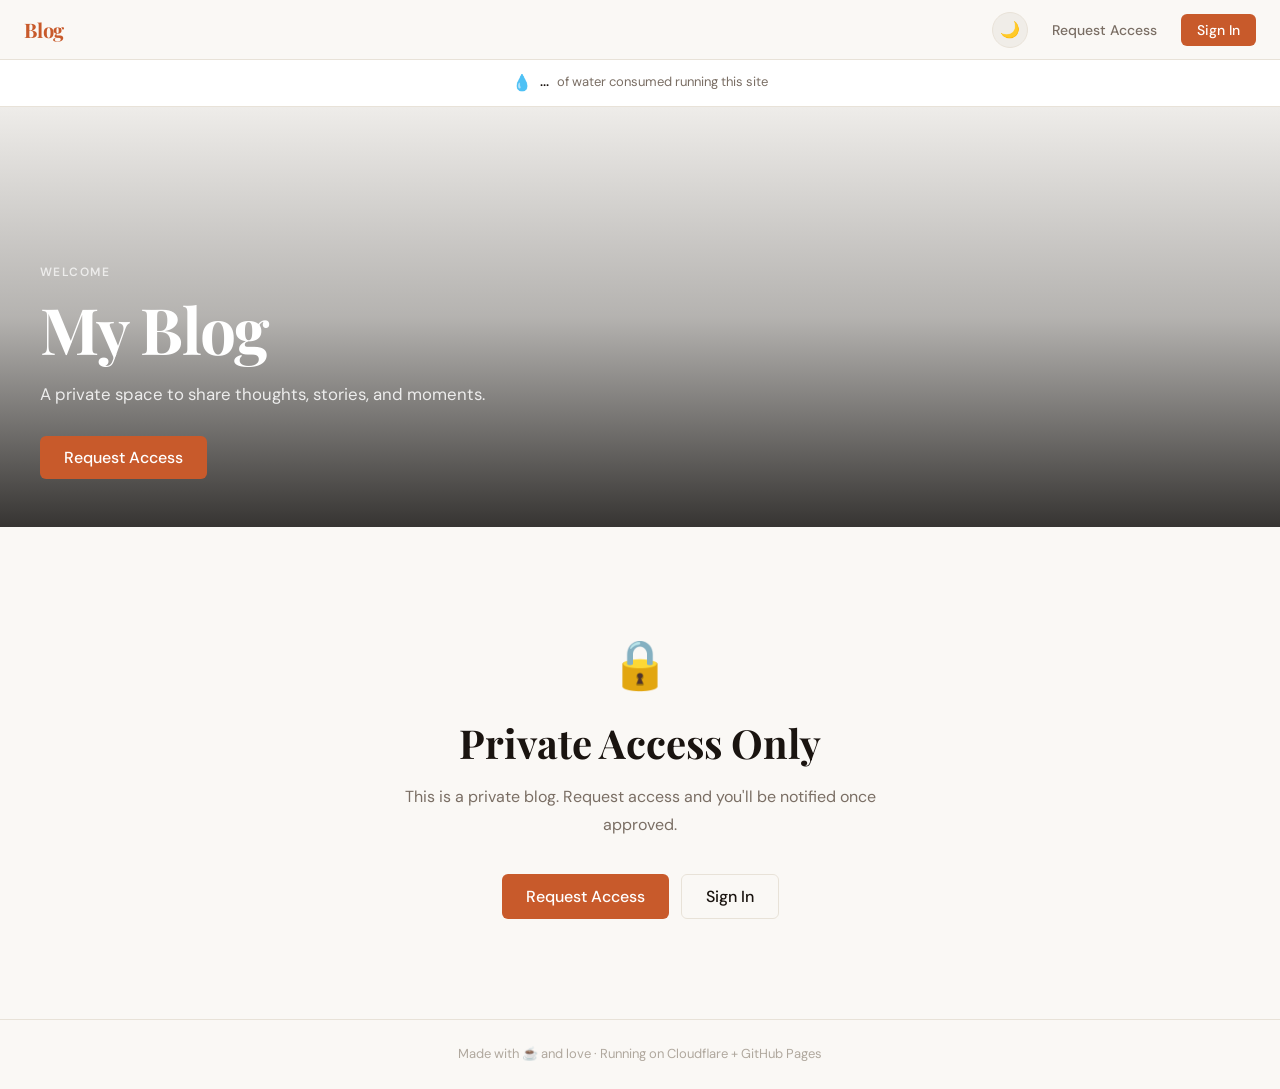
==== index.html @ 6899c45b "initial commit" ====
<!DOCTYPE html>
<html lang="en">
<head>
  <meta charset="UTF-8">
  <meta name="viewport" content="width=device-width, initial-scale=1.0">
  <title>Blog</title>
  <link rel="stylesheet" href="css/style.css">
  <link rel="preconnect" href="https://fonts.googleapis.com">
  <link rel="preconnect" href="https://fonts.gstatic.com" crossorigin>
</head>
<body>

<!-- ── Header ──────────────────────────────────────────────── -->
<header class="site-header">
  <div class="site-header-left">
    <a href="/" class="site-logo" id="site-logo"><span>Blog</span></a>
  </div>
  <div class="site-header-right">
    <button class="theme-toggle" id="theme-toggle" aria-label="Toggle theme">🌙</button>
    <button class="btn btn-ghost" id="request-btn">Request Access</button>
    <button class="btn btn-primary" id="login-btn">Sign In</button>
    <div class="user-menu-wrap hidden" id="user-menu-wrap">
      <button class="user-avatar" id="user-avatar" aria-label="User menu">?</button>
      <div class="user-dropdown hidden" id="user-dropdown">
        <button id="change-pw-btn" onclick="openChangePwModal(false);document.getElementById('user-dropdown').classList.add('hidden')">🔑 Change Password</button>
        <div class="divider"></div>
        <a href="admin.html" id="admin-link" class="hidden">⚙️ Admin Panel</a>
        <div class="divider"></div>
        <button id="logout-btn">↩️ Sign Out</button>
      </div>
    </div>
  </div>
</header>

<!-- ── Water Counter ────────────────────────────────────────── -->
<div class="water-counter">
  <span class="drop">💧</span>
  <span id="water-amount" class="water-amount">...</span>
  <span>of water consumed running this site</span>
</div>

<!-- ── Hero ────────────────────────────────────────────────── -->
<section class="hero" id="hero">
  <div class="hero-overlay"></div>
  <div class="hero-content">
    <div class="hero-eyebrow">Welcome</div>
    <h1 class="hero-title" id="hero-title">My Blog</h1>
    <p class="hero-sub" id="hero-sub">A private space to share thoughts, stories, and moments.</p>
    <div class="hero-actions" id="hero-actions">
      <button class="btn btn-primary btn-lg" onclick="openRequestModal()" id="hero-request-btn">Request Access</button>
    </div>
  </div>
</section>

<!-- ── Feed ────────────────────────────────────────────────── -->
<main id="feed-container">
  <div style="padding:60px 24px;text-align:center;color:var(--text-muted)">Loading...</div>
</main>

<!-- ── Donate Bar ───────────────────────────────────────────── -->
<div class="donate-bar hidden" id="donate-bar">
  <span class="donate-msg">Feed my dog 🐕</span>
  <a class="donate-btn" href="#" target="_blank" rel="noopener">
    💸 Send Venmo
  </a>
</div>

<!-- ── Site Footer ──────────────────────────────────────────── -->
<footer class="site-footer">
  <span>Made with ☕ and love · Running on Cloudflare + GitHub Pages</span>
</footer>

<!-- ── Post Overlay ─────────────────────────────────────────── -->
<div id="post-overlay" class="hidden" style="position:fixed;inset:0;z-index:150;overflow-y:auto;background:var(--bg)"></div>

<!-- ── Modal Backdrop ───────────────────────────────────────── -->
<div id="modal-backdrop" class="modal-backdrop hidden"></div>

<!-- ── Scripts ──────────────────────────────────────────────── -->
<script src="js/config.js"></script>
<script src="js/api.js"></script>
<script src="js/app.js"></script>
</body>
</html>
---- css/style.css ----
/* ── Fonts ─────────────────────────────────────────────────── */
@import url('https://fonts.googleapis.com/css2?family=Playfair+Display:ital,wght@0,400;0,600;0,700;1,400;1,600&family=DM+Sans:wght@300;400;500;600&display=swap');

/* ── CSS Variables ───────────────────────────────────────────── */
:root {
  --bg:           #FAF8F5;
  --bg-alt:       #F4F1EC;
  --surface:      #FFFFFF;
  --surface-2:    #F0EDE8;
  --text:         #1A1410;
  --text-muted:   #7A6E64;
  --text-faint:   #B0A89E;
  --border:       #E8E2D8;
  --accent:       #C85A2B;
  --accent-dark:  #A84820;
  --accent-light: #F4E4DA;
  --shadow-sm:    0 1px 3px rgba(26,20,16,.07), 0 1px 2px rgba(26,20,16,.05);
  --shadow:       0 4px 16px rgba(26,20,16,.09), 0 1px 4px rgba(26,20,16,.06);
  --shadow-lg:    0 12px 40px rgba(26,20,16,.13);
  --radius:       10px;
  --radius-sm:    6px;
  --radius-lg:    16px;
  --font-ui:      'DM Sans', sans-serif;
  --font-display: 'Playfair Display', Georgia, serif;
  --font-body:    'Times New Roman', Georgia, serif;
  --transition:   0.2s ease;
}

[data-theme="dark"] {
  --bg:           #141210;
  --bg-alt:       #1A1816;
  --surface:      #1E1C19;
  --surface-2:    #252320;
  --text:         #F0EDE8;
  --text-muted:   #8A8278;
  --text-faint:   #5A5450;
  --border:       #2D2B27;
  --accent:       #E06B38;
  --accent-dark:  #F07A46;
  --accent-light: #2D1E14;
  --shadow-sm:    0 1px 3px rgba(0,0,0,.3);
  --shadow:       0 4px 16px rgba(0,0,0,.4);
  --shadow-lg:    0 12px 40px rgba(0,0,0,.5);
}

/* ── Reset ───────────────────────────────────────────────────── */
*, *::before, *::after { box-sizing: border-box; margin: 0; padding: 0; }
html { scroll-behavior: smooth; }
body {
  font-family: var(--font-ui);
  background: var(--bg);
  color: var(--text);
  line-height: 1.6;
  transition: background var(--transition), color var(--transition);
  min-height: 100vh;
}
a { color: var(--accent); text-decoration: none; }
a:hover { color: var(--accent-dark); }
img { max-width: 100%; display: block; }
button { cursor: pointer; font-family: var(--font-ui); }
input, textarea, select { font-family: var(--font-ui); }

/* ── Scrollbar ───────────────────────────────────────────────── */
::-webkit-scrollbar { width: 6px; }
::-webkit-scrollbar-track { background: transparent; }
::-webkit-scrollbar-thumb { background: var(--border); border-radius: 3px; }
::-webkit-scrollbar-thumb:hover { background: var(--text-faint); }

/* ── Utility Classes ─────────────────────────────────────────── */
.hidden { display: none !important; }
.sr-only { position: absolute; width: 1px; height: 1px; overflow: hidden; clip: rect(0,0,0,0); }

/* ── Header ──────────────────────────────────────────────────── */
.site-header {
  position: sticky;
  top: 0;
  z-index: 100;
  background: rgba(250,248,245,.92);
  backdrop-filter: blur(12px);
  -webkit-backdrop-filter: blur(12px);
  border-bottom: 1px solid var(--border);
  padding: 0 24px;
  height: 60px;
  display: flex;
  align-items: center;
  justify-content: space-between;
  gap: 16px;
  transition: background var(--transition);
}
[data-theme="dark"] .site-header {
  background: rgba(20,18,16,.92);
}
.site-header-left { display: flex; align-items: center; gap: 20px; }
.site-logo {
  font-family: var(--font-display);
  font-size: 1.25rem;
  font-weight: 700;
  color: var(--text);
  letter-spacing: -0.01em;
  white-space: nowrap;
}
.site-logo span { color: var(--accent); }
.site-header-right { display: flex; align-items: center; gap: 8px; }

/* ── Header Buttons ──────────────────────────────────────────── */
.btn {
  display: inline-flex; align-items: center; gap: 6px;
  padding: 7px 16px; border-radius: var(--radius-sm);
  font-size: 0.875rem; font-weight: 500;
  border: none; outline: none;
  transition: all var(--transition);
  white-space: nowrap;
}
.btn-ghost {
  background: transparent; color: var(--text-muted);
}
.btn-ghost:hover { background: var(--surface-2); color: var(--text); }
.btn-primary {
  background: var(--accent); color: white;
}
.btn-primary:hover { background: var(--accent-dark); transform: translateY(-1px); }
.btn-outline {
  background: transparent; color: var(--text);
  border: 1.5px solid var(--border);
}
.btn-outline:hover { border-color: var(--accent); color: var(--accent); background: var(--accent-light); }
.btn-danger {
  background: #dc2626; color: white;
}
.btn-danger:hover { background: #b91c1c; }
.btn-sm { padding: 5px 12px; font-size: 0.8125rem; }
.btn-lg { padding: 11px 24px; font-size: 1rem; }

/* ── Theme Toggle ────────────────────────────────────────────── */
.theme-toggle {
  width: 36px; height: 36px;
  border-radius: 50%;
  background: var(--surface-2);
  border: 1.5px solid var(--border);
  color: var(--text-muted);
  display: flex; align-items: center; justify-content: center;
  font-size: 1rem; transition: all var(--transition);
}
.theme-toggle:hover { background: var(--surface); color: var(--text); border-color: var(--accent); }

/* ── User Menu ───────────────────────────────────────────────── */
.user-menu-wrap { position: relative; }
.user-avatar {
  width: 34px; height: 34px; border-radius: 50%;
  background: var(--accent-light); color: var(--accent);
  font-weight: 600; font-size: 0.875rem;
  border: none; display: flex; align-items: center; justify-content: center;
  border: 1.5px solid var(--accent);
}
.user-avatar:hover { background: var(--accent); color: white; }
.user-dropdown {
  position: absolute; right: 0; top: calc(100% + 8px);
  background: var(--surface); border: 1px solid var(--border);
  border-radius: var(--radius); box-shadow: var(--shadow-lg);
  min-width: 180px; padding: 6px;
  animation: dropIn .15s ease;
}
.user-dropdown a, .user-dropdown button {
  display: flex; align-items: center; gap: 8px;
  width: 100%; text-align: left;
  padding: 8px 12px; border-radius: var(--radius-sm);
  font-size: 0.875rem; color: var(--text);
  background: none; border: none;
  transition: background var(--transition);
}
.user-dropdown a:hover, .user-dropdown button:hover { background: var(--surface-2); }
.user-dropdown .divider { height: 1px; background: var(--border); margin: 4px 0; }
@keyframes dropIn { from { opacity:0; transform:translateY(-4px); } to { opacity:1; transform:translateY(0); } }

/* ── Hero Banner ─────────────────────────────────────────────── */
.hero {
  position: relative;
  min-height: 420px;
  display: flex; align-items: flex-end;
  overflow: hidden;
}
.hero-img {
  position: absolute; inset: 0;
  width: 100%; height: 100%; object-fit: cover;
  transition: transform 8s ease;
}
.hero:hover .hero-img { transform: scale(1.03); }
.hero-overlay {
  position: absolute; inset: 0;
  background: linear-gradient(to top, rgba(20,18,16,.85) 0%, rgba(20,18,16,.3) 50%, rgba(20,18,16,.05) 100%);
}
.hero-content {
  position: relative; z-index: 1;
  padding: 48px 40px;
  color: white;
  max-width: 720px;
}
.hero-eyebrow {
  font-size: 0.75rem; font-weight: 600; letter-spacing: .12em;
  text-transform: uppercase; opacity: .7; margin-bottom: 12px;
}
.hero-title {
  font-family: var(--font-display);
  font-size: clamp(2.5rem, 5vw, 4rem);
  font-weight: 700; line-height: 1.1; letter-spacing: -0.02em;
  margin-bottom: 16px;
}
.hero-sub {
  font-size: 1.05rem; opacity: .85; max-width: 500px;
  line-height: 1.6; margin-bottom: 28px;
}
.hero-actions { display: flex; gap: 12px; flex-wrap: wrap; }
.hero-no-image { background: var(--bg-alt); }
.hero-no-image .hero-content { color: var(--text); }
.hero-no-image .hero-eyebrow { opacity: .6; }
.hero-no-image .hero-sub { opacity: .8; }

/* ── Water Counter ───────────────────────────────────────────── */
.water-counter {
  background: var(--surface);
  border-bottom: 1px solid var(--border);
  padding: 10px 24px;
  display: flex; align-items: center; justify-content: center; gap: 8px;
  font-size: 0.8125rem; color: var(--text-muted);
}
.water-counter .drop { color: #2196F3; font-size: 1rem; }
.water-amount { font-weight: 600; color: var(--text); font-variant-numeric: tabular-nums; }

/* ── Section Dividers ────────────────────────────────────────── */
.section-header {
  padding: 40px 24px 20px;
  max-width: 1100px; margin: 0 auto;
  display: flex; align-items: flex-end; justify-content: space-between;
  gap: 16px;
}
.section-title {
  font-family: var(--font-display);
  font-size: 1.75rem; font-weight: 700;
  color: var(--text); line-height: 1.2;
}
.section-rule {
  flex: 1; height: 1px; background: var(--border);
  margin-bottom: 8px; min-width: 20px;
}
.section-banner {
  width: 100%; height: 160px; object-fit: cover;
  border-radius: var(--radius);
  margin: 0 auto 32px;
  max-width: 1100px;
  display: block;
}

/* ── Feed Grid ───────────────────────────────────────────────── */
.feed {
  max-width: 1100px; margin: 0 auto;
  padding: 0 24px 80px;
}
.feed-grid {
  display: grid;
  grid-template-columns: repeat(auto-fill, minmax(320px, 1fr));
  gap: 28px;
  margin-bottom: 60px;
}

/* ── Post Card ───────────────────────────────────────────────── */
.post-card {
  background: var(--surface);
  border-radius: var(--radius-lg);
  overflow: hidden;
  box-shadow: var(--shadow-sm);
  border: 1px solid var(--border);
  cursor: pointer;
  transition: transform .2s ease, box-shadow .2s ease;
  display: flex; flex-direction: column;
}
.post-card:hover {
  transform: translateY(-4px);
  box-shadow: var(--shadow-lg);
}
.post-card-img-wrap {
  position: relative; overflow: hidden;
  aspect-ratio: 16/9;
}
.post-card-img {
  width: 100%; height: 100%; object-fit: cover;
  transition: transform .4s ease;
}
.post-card:hover .post-card-img { transform: scale(1.05); }
.post-card-body {
  padding: 20px; flex: 1;
  display: flex; flex-direction: column; gap: 8px;
}
.post-card-date {
  font-size: 0.75rem; color: var(--text-faint);
  text-transform: uppercase; letter-spacing: .08em; font-weight: 500;
}
.post-card-title {
  font-family: var(--font-display);
  font-size: 1.2rem; font-weight: 600; line-height: 1.3;
  color: var(--text);
}
.post-card-excerpt {
  font-size: 0.875rem; color: var(--text-muted);
  line-height: 1.6; flex: 1;
  display: -webkit-box; -webkit-line-clamp: 3; -webkit-box-orient: vertical; overflow: hidden;
}
.post-card-footer {
  padding: 12px 20px;
  border-top: 1px solid var(--border);
  display: flex; align-items: center; justify-content: space-between;
  font-size: 0.8125rem; color: var(--text-faint);
}
.post-card-tag {
  background: var(--accent-light); color: var(--accent);
  padding: 2px 8px; border-radius: 20px; font-size: 0.75rem; font-weight: 500;
}

/* ── Post Page ───────────────────────────────────────────────── */
.post-page { max-width: 720px; margin: 0 auto; padding: 40px 24px 80px; }
.post-hero-img {
  width: 100%; aspect-ratio: 16/9; object-fit: cover;
  border-radius: var(--radius-lg); margin-bottom: 36px;
  box-shadow: var(--shadow);
}
.post-meta {
  display: flex; align-items: center; gap: 16px;
  font-size: 0.8125rem; color: var(--text-muted); margin-bottom: 20px;
  flex-wrap: wrap;
}
.post-meta-tag {
  background: var(--accent-light); color: var(--accent);
  padding: 3px 10px; border-radius: 20px; font-size: 0.75rem; font-weight: 600;
}
.post-title {
  font-family: var(--font-display);
  font-size: clamp(2rem, 4vw, 2.75rem);
  font-weight: 700; line-height: 1.15; letter-spacing: -0.02em;
  color: var(--text); margin-bottom: 36px;
}
.post-content {
  font-family: var(--font-body);
  font-size: 1.125rem; line-height: 1.85; color: var(--text);
}
.post-content h1, .post-content h2, .post-content h3 {
  font-family: var(--font-display); font-weight: 700;
  color: var(--text); margin: 2em 0 .75em; line-height: 1.2;
}
.post-content h1 { font-size: 2rem; }
.post-content h2 { font-size: 1.625rem; }
.post-content h3 { font-size: 1.35rem; }
.post-content p { margin-bottom: 1.5em; }
.post-content ul, .post-content ol { margin: 0 0 1.5em 1.5em; }
.post-content li { margin-bottom: .5em; }
.post-content blockquote {
  border-left: 3px solid var(--accent); padding: 1em 1.5em;
  margin: 2em 0; color: var(--text-muted); font-style: italic;
  background: var(--accent-light); border-radius: 0 var(--radius-sm) var(--radius-sm) 0;
}
.post-content img { border-radius: var(--radius); margin: 2em auto; max-width: 100%; box-shadow: var(--shadow); }
.post-content a { color: var(--accent); text-decoration: underline; }
.post-content strong { font-weight: 700; }
.post-content em { font-style: italic; }
.post-content hr { border: none; border-top: 1px solid var(--border); margin: 2.5em 0; }

/* ── Comments ────────────────────────────────────────────────── */
.comments { margin-top: 60px; padding-top: 40px; border-top: 1px solid var(--border); }
.comments-title {
  font-family: var(--font-display); font-size: 1.5rem; font-weight: 600;
  margin-bottom: 28px;
}
.comment {
  display: flex; gap: 12px; margin-bottom: 24px;
  animation: fadeUp .3s ease;
}
.comment-avatar {
  width: 36px; height: 36px; border-radius: 50%; flex-shrink: 0;
  background: var(--accent-light); color: var(--accent);
  font-weight: 600; font-size: 0.875rem;
  display: flex; align-items: center; justify-content: center;
}
.comment-body { flex: 1; }
.comment-author { font-weight: 600; font-size: 0.9rem; margin-bottom: 4px; }
.comment-text { font-size: 0.9375rem; line-height: 1.6; color: var(--text-muted); }
.comment-date { font-size: 0.75rem; color: var(--text-faint); margin-top: 4px; }
.comment-form { margin-top: 32px; display: flex; flex-direction: column; gap: 12px; }
.comment-input {
  width: 100%; padding: 12px 16px;
  border: 1.5px solid var(--border); border-radius: var(--radius);
  background: var(--surface); color: var(--text);
  font-size: 0.9375rem; resize: vertical; min-height: 80px;
  transition: border-color var(--transition);
}
.comment-input:focus { outline: none; border-color: var(--accent); }

/* ── Modals ──────────────────────────────────────────────────── */
.modal-backdrop {
  position: fixed; inset: 0;
  background: rgba(20,18,16,.6); backdrop-filter: blur(4px);
  z-index: 200; display: flex; align-items: center; justify-content: center; padding: 20px;
  animation: fadeIn .2s ease;
}
.modal {
  background: var(--surface); border-radius: var(--radius-lg);
  box-shadow: var(--shadow-lg); width: 100%; max-width: 460px;
  padding: 36px; position: relative;
  animation: slideUp .2s ease;
  max-height: 90vh; overflow-y: auto;
}
.modal-close {
  position: absolute; top: 16px; right: 16px;
  width: 32px; height: 32px; border-radius: 50%;
  background: var(--surface-2); border: none;
  color: var(--text-muted); font-size: 1.1rem;
  display: flex; align-items: center; justify-content: center;
  transition: all var(--transition);
}
.modal-close:hover { background: var(--border); color: var(--text); }
.modal-title {
  font-family: var(--font-display);
  font-size: 1.625rem; font-weight: 700; margin-bottom: 8px;
}
.modal-sub { color: var(--text-muted); font-size: 0.9rem; margin-bottom: 28px; line-height: 1.5; }
.form-group { display: flex; flex-direction: column; gap: 6px; margin-bottom: 16px; }
.form-label { font-size: 0.875rem; font-weight: 500; color: var(--text-muted); }
.form-input, .form-select, .form-textarea {
  width: 100%; padding: 10px 14px;
  border: 1.5px solid var(--border); border-radius: var(--radius-sm);
  background: var(--bg); color: var(--text); font-size: 0.9375rem;
  transition: border-color var(--transition);
}
.form-input:focus, .form-select:focus, .form-textarea:focus {
  outline: none; border-color: var(--accent);
}
.form-row { display: grid; grid-template-columns: 1fr 1fr; gap: 12px; }
.form-error { color: #dc2626; font-size: 0.8125rem; margin-top: 4px; }
.form-success { color: #16a34a; font-size: 0.8125rem; }

/* ── Toast ───────────────────────────────────────────────────── */
.toast-container {
  position: fixed; bottom: 24px; right: 24px; z-index: 9999;
  display: flex; flex-direction: column; gap: 8px;
}
.toast {
  background: var(--text); color: var(--bg);
  padding: 12px 20px; border-radius: var(--radius);
  font-size: 0.875rem; font-weight: 500;
  box-shadow: var(--shadow-lg);
  animation: slideInRight .25s ease, fadeOut .3s ease 2.7s forwards;
  max-width: 320px;
}
.toast.error { background: #dc2626; color: white; }
.toast.success { background: #16a34a; color: white; }

/* ── Donate Button ───────────────────────────────────────────── */
.donate-bar {
  background: var(--surface);
  border-top: 1px solid var(--border);
  padding: 16px 24px;
  text-align: center;
  display: flex; align-items: center; justify-content: center; gap: 12px;
  flex-wrap: wrap;
}
.donate-msg { font-size: 0.9rem; color: var(--text-muted); }
.donate-btn {
  display: inline-flex; align-items: center; gap: 6px;
  background: #008CFF; color: white;
  padding: 8px 18px; border-radius: var(--radius-sm);
  font-weight: 600; font-size: 0.875rem; border: none;
  transition: all var(--transition);
}
.donate-btn:hover { background: #0070cc; color: white; transform: translateY(-1px); }

/* ── Empty / Loading States ──────────────────────────────────── */
.empty-state {
  text-align: center; padding: 80px 24px; color: var(--text-muted);
}
.empty-state-icon { font-size: 3rem; margin-bottom: 16px; }
.empty-state-title { font-family: var(--font-display); font-size: 1.5rem; font-weight: 600; color: var(--text); margin-bottom: 8px; }
.empty-state-sub { font-size: 0.9375rem; max-width: 360px; margin: 0 auto 24px; line-height: 1.6; }

.skeleton {
  background: linear-gradient(90deg, var(--surface-2) 25%, var(--border) 50%, var(--surface-2) 75%);
  background-size: 200% 100%;
  animation: shimmer 1.5s infinite;
  border-radius: var(--radius-sm);
}
@keyframes shimmer { 0% { background-position: 200% 0; } 100% { background-position: -200% 0; } }

/* ── Gate Screen (not logged in) ──────────────────────────────── */
.gate-screen {
  max-width: 560px; margin: 60px auto;
  padding: 40px 24px; text-align: center;
}
.gate-title {
  font-family: var(--font-display);
  font-size: 2.5rem; font-weight: 700; margin-bottom: 16px;
  line-height: 1.2;
}
.gate-sub { color: var(--text-muted); font-size: 1rem; margin-bottom: 36px; line-height: 1.7; }
.gate-actions { display: flex; gap: 12px; justify-content: center; flex-wrap: wrap; }

/* ── Footer ──────────────────────────────────────────────────── */
.site-footer {
  border-top: 1px solid var(--border);
  padding: 24px; text-align: center;
  color: var(--text-faint); font-size: 0.8125rem;
}

/* ── Animations ──────────────────────────────────────────────── */
@keyframes fadeIn { from { opacity:0; } to { opacity:1; } }
@keyframes fadeUp { from { opacity:0; transform:translateY(12px); } to { opacity:1; transform:translateY(0); } }
@keyframes slideUp { from { opacity:0; transform:translateY(20px); } to { opacity:1; transform:translateY(0); } }
@keyframes slideInRight { from { opacity:0; transform:translateX(20px); } to { opacity:1; transform:translateX(0); } }
@keyframes fadeOut { to { opacity:0; } }

.fade-up { animation: fadeUp .4s ease both; }
.fade-up:nth-child(2) { animation-delay: .05s; }
.fade-up:nth-child(3) { animation-delay: .1s; }
.fade-up:nth-child(4) { animation-delay: .15s; }
.fade-up:nth-child(5) { animation-delay: .2s; }
.fade-up:nth-child(6) { animation-delay: .25s; }

/* ── Responsive ──────────────────────────────────────────────── */
@media (max-width: 640px) {
  .hero { min-height: 300px; }
  .hero-content { padding: 32px 20px; }
  .hero-title { font-size: 2rem; }
  .feed { padding: 0 16px 60px; }
  .feed-grid { grid-template-columns: 1fr; gap: 20px; }
  .site-header { padding: 0 16px; }
  .modal { padding: 24px; }
  .form-row { grid-template-columns: 1fr; }
  .section-header { padding: 28px 16px 16px; }
}

/* ── Quill Editor Overrides ──────────────────────────────────── */
.ql-toolbar { border-color: var(--border) !important; border-radius: var(--radius-sm) var(--radius-sm) 0 0 !important; background: var(--surface-2) !important; }
.ql-container { border-color: var(--border) !important; border-radius: 0 0 var(--radius-sm) var(--radius-sm) !important; font-family: var(--font-body) !important; font-size: 1.05rem !important; min-height: 320px; background: var(--surface) !important; color: var(--text) !important; }
.ql-editor { min-height: 320px; line-height: 1.8; }
.ql-editor.ql-blank::before { color: var(--text-faint) !important; font-style: normal !important; }
.ql-snow .ql-stroke { stroke: var(--text-muted) !important; }
.ql-snow .ql-fill { fill: var(--text-muted) !important; }
.ql-snow .ql-picker { color: var(--text-muted) !important; }
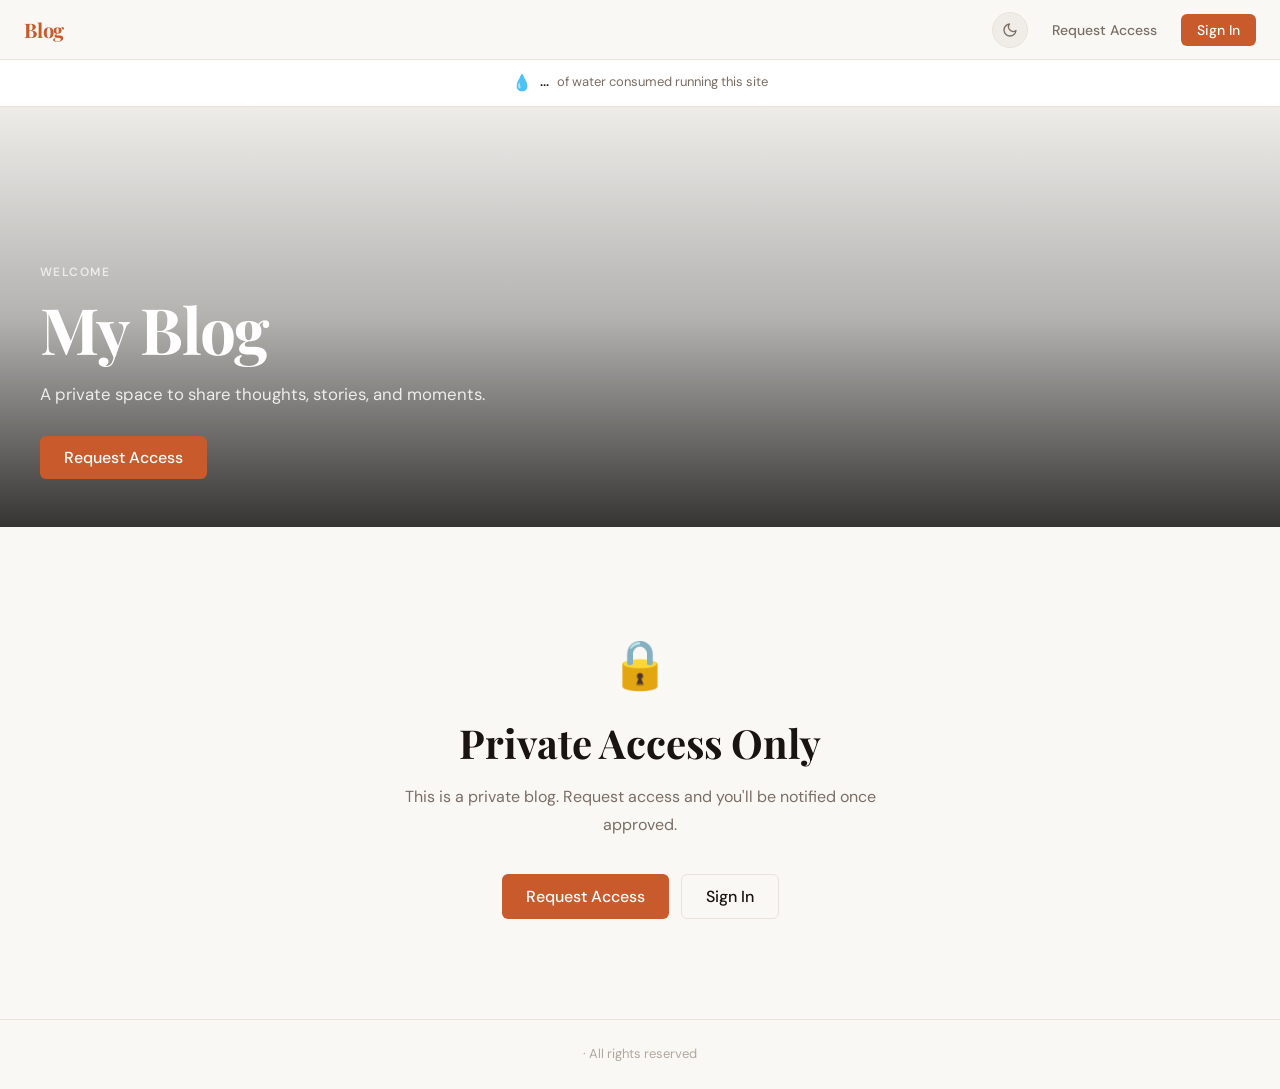
==== commit 7ddf5e3f: "bug fixes" ====
--- a/index.html
+++ b/index.html
@@ -16,7 +16,7 @@
     <a href="/" class="site-logo" id="site-logo"><span>Blog</span></a>
   </div>
   <div class="site-header-right">
-    <button class="theme-toggle" id="theme-toggle" aria-label="Toggle theme">🌙</button>
+    <button class="theme-toggle" id="theme-toggle" aria-label="Toggle theme"></button>
     <button class="btn btn-ghost" id="request-btn">Request Access</button>
     <button class="btn btn-primary" id="login-btn">Sign In</button>
     <div class="user-menu-wrap hidden" id="user-menu-wrap">
@@ -67,7 +67,7 @@
 
 <!-- ── Site Footer ──────────────────────────────────────────── -->
 <footer class="site-footer">
-  <span>Made with ☕ and love · Running on Cloudflare + GitHub Pages</span>
+  <span id="footer-title"></span> · All rights reserved
 </footer>
 
 <!-- ── Post Overlay ─────────────────────────────────────────── -->
--- a/css/style.css
+++ b/css/style.css
@@ -315,6 +315,18 @@
   padding: 2px 8px; border-radius: 20px; font-size: 0.75rem; font-weight: 500;
 }
 
+/* ── Post Overlay Bar ─────────────────────────────────────────── */
+.post-overlay-bar {
+  position: sticky; top: 0; z-index: 10;
+  background: var(--bg);
+  backdrop-filter: blur(12px);
+  -webkit-backdrop-filter: blur(12px);
+  border-bottom: 1px solid var(--border);
+  padding: 0 24px; height: 56px;
+  display: flex; align-items: center; justify-content: space-between;
+  transition: background var(--transition);
+}
+
 /* ── Post Page ───────────────────────────────────────────────── */
 .post-page { max-width: 720px; margin: 0 auto; padding: 40px 24px 80px; }
 .post-hero-img {
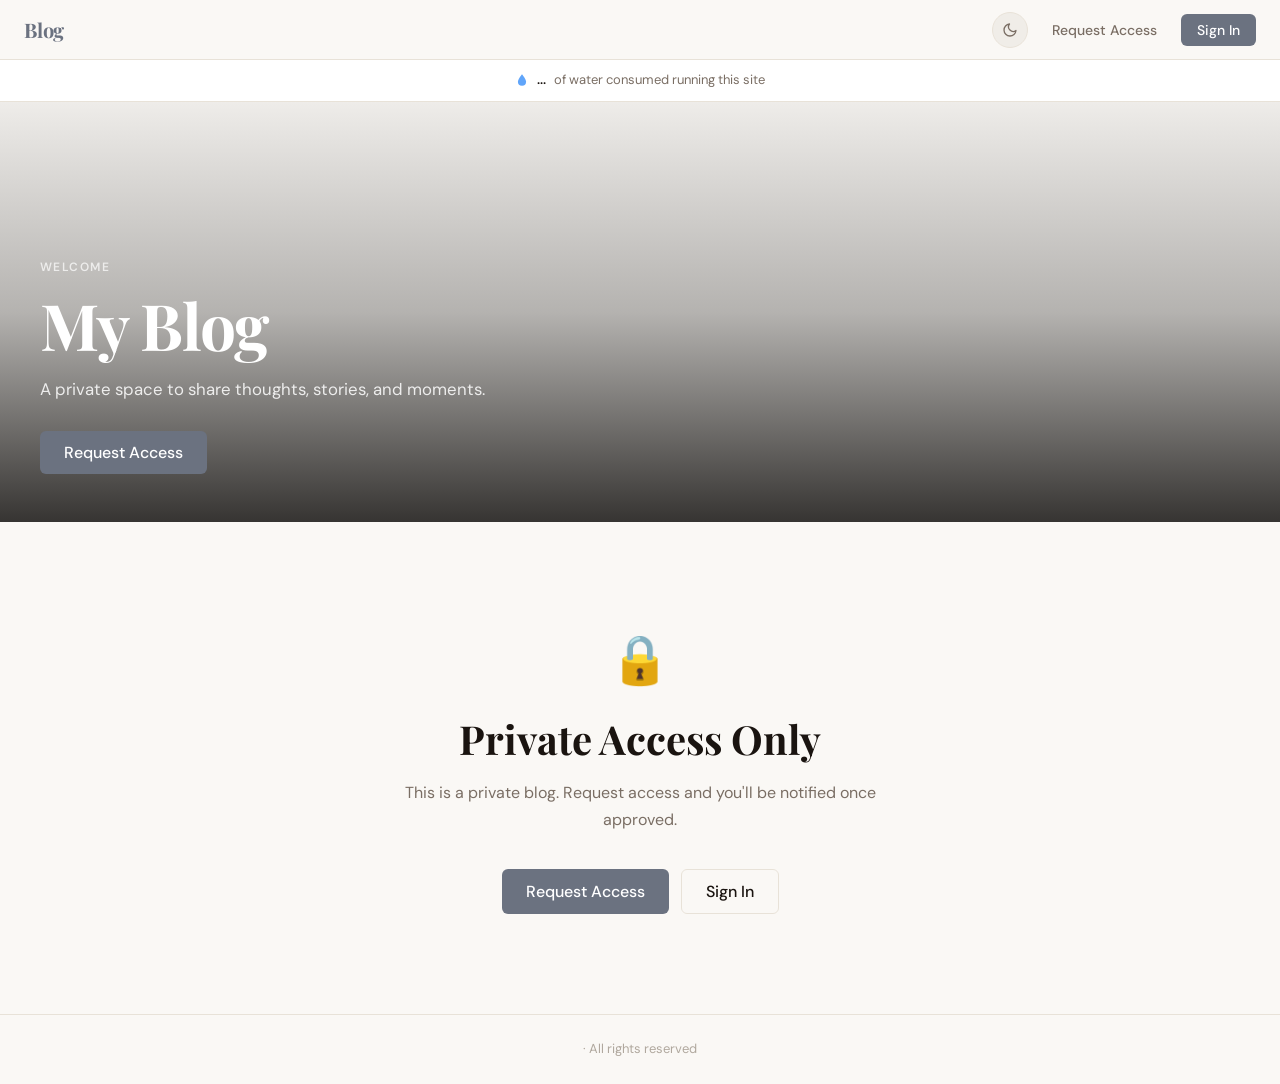
==== commit 8fe75bb3: "opt" ====
--- a/index.html
+++ b/index.html
@@ -13,7 +13,7 @@
 <!-- ── Header ──────────────────────────────────────────────── -->
 <header class="site-header">
   <div class="site-header-left">
-    <a href="/" class="site-logo" id="site-logo"><span>Blog</span></a>
+    <a href="./index.html" class="site-logo" id="site-logo"><span>Blog</span></a>
   </div>
   <div class="site-header-right">
     <button class="theme-toggle" id="theme-toggle" aria-label="Toggle theme"></button>
@@ -22,11 +22,28 @@
     <div class="user-menu-wrap hidden" id="user-menu-wrap">
       <button class="user-avatar" id="user-avatar" aria-label="User menu">?</button>
       <div class="user-dropdown hidden" id="user-dropdown">
-        <button id="change-pw-btn" onclick="openChangePwModal(false);document.getElementById('user-dropdown').classList.add('hidden')">🔑 Change Password</button>
-        <div class="divider"></div>
-        <a href="admin.html" id="admin-link" class="hidden">⚙️ Admin Panel</a>
-        <div class="divider"></div>
-        <button id="logout-btn">↩️ Sign Out</button>
+        <div class="user-dropdown-header">
+          <div class="user-dropdown-avatar" id="dropdown-avatar">?</div>
+          <div>
+            <div class="user-dropdown-name" id="dropdown-name">—</div>
+            <div class="user-dropdown-role" id="dropdown-role">Member</div>
+          </div>
+        </div>
+        <div class="user-dropdown-body">
+          <button id="change-pw-btn" onclick="openChangePwModal(false);document.getElementById('user-dropdown').classList.add('hidden')">
+            <svg class="dd-icon" viewBox="0 0 24 24" fill="none" stroke="currentColor" stroke-width="2" stroke-linecap="round" stroke-linejoin="round"><rect x="3" y="11" width="18" height="11" rx="2"/><path d="M7 11V7a5 5 0 0 1 10 0v4"/></svg>
+            Change Password
+          </button>
+          <a href="admin.html" id="admin-link" class="hidden">
+            <svg class="dd-icon" viewBox="0 0 24 24" fill="none" stroke="currentColor" stroke-width="2" stroke-linecap="round" stroke-linejoin="round"><circle cx="12" cy="12" r="3"/><path d="M19.07 4.93a10 10 0 0 1 0 14.14M4.93 4.93a10 10 0 0 0 0 14.14"/></svg>
+            Admin Panel
+          </a>
+          <div class="divider"></div>
+          <button id="logout-btn" class="dd-danger">
+            <svg class="dd-icon" viewBox="0 0 24 24" fill="none" stroke="currentColor" stroke-width="2" stroke-linecap="round" stroke-linejoin="round"><path d="M9 21H5a2 2 0 0 1-2-2V5a2 2 0 0 1 2-2h4"/><polyline points="16 17 21 12 16 7"/><line x1="21" y1="12" x2="9" y2="12"/></svg>
+            Sign Out
+          </button>
+        </div>
       </div>
     </div>
   </div>
@@ -34,7 +51,7 @@
 
 <!-- ── Water Counter ────────────────────────────────────────── -->
 <div class="water-counter">
-  <span class="drop">💧</span>
+  <svg class="drop" width="14" height="14" viewBox="0 0 24 24" fill="currentColor" stroke="none"><path d="M12 2C12 2 5 10.4 5 15a7 7 0 0 0 14 0c0-4.6-7-13-7-13z"/></svg>
   <span id="water-amount" class="water-amount">...</span>
   <span>of water consumed running this site</span>
 </div>
@@ -61,7 +78,8 @@
 <div class="donate-bar hidden" id="donate-bar">
   <span class="donate-msg">Feed my dog 🐕</span>
   <a class="donate-btn" href="#" target="_blank" rel="noopener">
-    💸 Send Venmo
+    <svg width="15" height="15" viewBox="0 0 24 24" fill="none" stroke="currentColor" stroke-width="2" stroke-linecap="round" stroke-linejoin="round"><line x1="12" y1="1" x2="12" y2="23"/><path d="M17 5H9.5a3.5 3.5 0 0 0 0 7h5a3.5 3.5 0 0 1 0 7H6"/></svg>
+    Send Venmo
   </a>
 </div>
 
--- a/css/style.css
+++ b/css/style.css
@@ -11,9 +11,9 @@
   --text-muted:   #7A6E64;
   --text-faint:   #B0A89E;
   --border:       #E8E2D8;
-  --accent:       #C85A2B;
-  --accent-dark:  #A84820;
-  --accent-light: #F4E4DA;
+  --accent:       #6B7280;
+  --accent-dark:  #4B5563;
+  --accent-light: #F3F4F6;
   --shadow-sm:    0 1px 3px rgba(26,20,16,.07), 0 1px 2px rgba(26,20,16,.05);
   --shadow:       0 4px 16px rgba(26,20,16,.09), 0 1px 4px rgba(26,20,16,.06);
   --shadow-lg:    0 12px 40px rgba(26,20,16,.13);
@@ -35,24 +35,29 @@
   --text-muted:   #8A8278;
   --text-faint:   #5A5450;
   --border:       #2D2B27;
-  --accent:       #E06B38;
-  --accent-dark:  #F07A46;
-  --accent-light: #2D1E14;
+  --accent:       #9CA3AF;
+  --accent-dark:  #D1D5DB;
+  --accent-light: #1F2937;
   --shadow-sm:    0 1px 3px rgba(0,0,0,.3);
   --shadow:       0 4px 16px rgba(0,0,0,.4);
   --shadow-lg:    0 12px 40px rgba(0,0,0,.5);
 }
 
-/* ── Reset ───────────────────────────────────────────────────── */
-*, *::before, *::after { box-sizing: border-box; margin: 0; padding: 0; }
-html { scroll-behavior: smooth; }
+/* ── No Select ───────────────────────────────────────────────── */
+*, *::before, *::after {
+  box-sizing: border-box; margin: 0; padding: 0;
+  user-select: none; -webkit-user-select: none;
+}
+/* Allow selecting in inputs, textareas, and comment text */
+input, textarea, [contenteditable],
+.comment-text, .post-content { user-select: text; -webkit-user-select: text; }
+html {
+  scroll-behavior: smooth; overflow-x: hidden; max-width: 100%;
+}
 body {
-  font-family: var(--font-ui);
-  background: var(--bg);
-  color: var(--text);
-  line-height: 1.6;
-  transition: background var(--transition), color var(--transition);
-  min-height: 100vh;
+  font-family: var(--font-ui); background: var(--bg); color: var(--text);
+  line-height: 1.6; transition: background var(--transition), color var(--transition);
+  min-height: 100vh; overflow-x: hidden; max-width: 100%;
 }
 a { color: var(--accent); text-decoration: none; }
 a:hover { color: var(--accent-dark); }
@@ -147,29 +152,63 @@
 .user-menu-wrap { position: relative; }
 .user-avatar {
   width: 34px; height: 34px; border-radius: 50%;
+  background: var(--surface-2); color: var(--text-muted);
+  font-weight: 600; font-size: 0.875rem;
+  border: 1.5px solid var(--border);
+  display: flex; align-items: center; justify-content: center;
+  transition: all var(--transition);
+}
+.user-avatar:hover {
+  background: var(--accent); color: white; border-color: var(--accent);
+}
+.user-dropdown {
+  position: absolute; right: 0; top: calc(100% + 10px);
+  background: var(--surface);
+  border: 1px solid var(--border);
+  border-radius: var(--radius-lg);
+  box-shadow: var(--shadow-lg);
+  min-width: 210px;
+  overflow: hidden;
+  animation: dropIn .15s ease;
+}
+.user-dropdown-header {
+  padding: 14px 16px 12px;
+  border-bottom: 1px solid var(--border);
+  display: flex; align-items: center; gap: 10px;
+}
+.user-dropdown-avatar {
+  width: 36px; height: 36px; border-radius: 50%; flex-shrink: 0;
   background: var(--accent-light); color: var(--accent);
-  font-weight: 600; font-size: 0.875rem;
-  border: none; display: flex; align-items: center; justify-content: center;
+  font-weight: 700; font-size: .9rem;
+  display: flex; align-items: center; justify-content: center;
   border: 1.5px solid var(--accent);
 }
-.user-avatar:hover { background: var(--accent); color: white; }
-.user-dropdown {
-  position: absolute; right: 0; top: calc(100% + 8px);
-  background: var(--surface); border: 1px solid var(--border);
-  border-radius: var(--radius); box-shadow: var(--shadow-lg);
-  min-width: 180px; padding: 6px;
-  animation: dropIn .15s ease;
-}
+.user-dropdown-name {
+  font-weight: 600; font-size: .875rem; color: var(--text);
+  white-space: nowrap; overflow: hidden; text-overflow: ellipsis;
+}
+.user-dropdown-role {
+  font-size: .75rem; color: var(--text-faint); margin-top: 1px;
+}
+.user-dropdown-body { padding: 6px; }
 .user-dropdown a, .user-dropdown button {
-  display: flex; align-items: center; gap: 8px;
+  display: flex; align-items: center; gap: 10px;
   width: 100%; text-align: left;
-  padding: 8px 12px; border-radius: var(--radius-sm);
-  font-size: 0.875rem; color: var(--text);
+  padding: 9px 12px; border-radius: var(--radius-sm);
+  font-size: 0.875rem; color: var(--text-muted);
   background: none; border: none;
-  transition: background var(--transition);
-}
-.user-dropdown a:hover, .user-dropdown button:hover { background: var(--surface-2); }
-.user-dropdown .divider { height: 1px; background: var(--border); margin: 4px 0; }
+  transition: background var(--transition), color var(--transition);
+}
+.user-dropdown a:hover, .user-dropdown button:hover {
+  background: var(--surface-2); color: var(--text);
+}
+.user-dropdown .dd-icon {
+  width: 16px; height: 16px; flex-shrink: 0; opacity: .6;
+}
+.user-dropdown .divider { height: 1px; background: var(--border); margin: 4px 6px; }
+.user-dropdown .dd-danger { color: var(--text-faint); }
+.user-dropdown .dd-danger:hover { color: #dc2626; background: #fef2f2; }
+[data-theme="dark"] .user-dropdown .dd-danger:hover { background: #2d1414; color: #f87171; }
 @keyframes dropIn { from { opacity:0; transform:translateY(-4px); } to { opacity:1; transform:translateY(0); } }
 
 /* ── Hero Banner ─────────────────────────────────────────────── */
@@ -223,7 +262,7 @@
   display: flex; align-items: center; justify-content: center; gap: 8px;
   font-size: 0.8125rem; color: var(--text-muted);
 }
-.water-counter .drop { color: #2196F3; font-size: 1rem; }
+.water-counter .drop { color: #60A5FA; width: 14px; height: 14px; flex-shrink: 0; }
 .water-amount { font-weight: 600; color: var(--text); font-variant-numeric: tabular-nums; }
 
 /* ── Section Dividers ────────────────────────────────────────── */
@@ -248,6 +287,20 @@
   margin: 0 auto 32px;
   max-width: 1100px;
   display: block;
+}
+
+/* ── Section Truncation ──────────────────────────────────────── */
+.section-wrap { margin-bottom: 8px; }
+.sec-hidden-post { display: none !important; }
+.section-see-more {
+  text-align: center;
+  padding: 8px 24px 32px;
+  max-width: 1100px; margin: 0 auto;
+}
+/* On mobile hide cards beyond index 3 (nth-child counts from 1) */
+@media (max-width: 640px) {
+  .feed-grid .post-card:nth-child(n+4) { display: none; }
+  .feed-grid.sec-expanded .post-card:nth-child(n+4) { display: flex; }
 }
 
 /* ── Feed Grid ───────────────────────────────────────────────── */
@@ -315,6 +368,65 @@
   padding: 2px 8px; border-radius: 20px; font-size: 0.75rem; font-weight: 500;
 }
 
+/* ── Password Eye Toggle ─────────────────────────────────────── */
+.pw-wrap {
+  position: relative;
+  display: flex; align-items: center;
+}
+.pw-wrap .form-input {
+  width: 100%;
+  padding-right: 44px;
+}
+.pw-eye {
+  position: absolute; right: 0;
+  width: 42px; height: 100%;
+  background: none; border: none;
+  color: var(--text-faint);
+  display: flex; align-items: center; justify-content: center;
+  cursor: pointer; border-radius: 0 var(--radius-sm) var(--radius-sm) 0;
+  transition: color var(--transition);
+  flex-shrink: 0;
+}
+.pw-eye:hover { color: var(--text-muted); }
+
+/* ── Post Hero Wrap (image + corner map) ─────────────────────── */
+.post-hero-wrap {
+  position: relative;
+  margin-bottom: 36px;
+}
+.post-hero-wrap .post-hero-img {
+  margin-bottom: 0;
+}
+.post-map-embed {
+  position: absolute;
+  bottom: 16px; right: 16px;
+  width: 260px; height: 170px;
+  border-radius: var(--radius);
+  overflow: hidden;
+  box-shadow: 0 4px 20px rgba(0,0,0,.35);
+  border: 2px solid rgba(255,255,255,.55);
+}
+.post-map-skeleton {
+  position: absolute;
+  bottom: 16px; right: 16px;
+  width: 260px; height: 170px;
+  border-radius: var(--radius);
+  overflow: hidden;
+  border: 2px solid rgba(255,255,255,.3);
+}
+.post-map-embed iframe { display: block; width: 100%; height: 100%; border: 0; }
+@media (max-width: 640px) {
+  .post-map-embed, .post-map-skeleton {
+    position: static;
+    width: 100%; height: 200px;
+    border-radius: 0 0 var(--radius-lg) var(--radius-lg);
+    border: none;
+    border-top: 1px solid var(--border);
+    box-shadow: none;
+    bottom: auto; right: auto;
+  }
+}
+
 /* ── Post Overlay Bar ─────────────────────────────────────────── */
 .post-overlay-bar {
   position: sticky; top: 0; z-index: 10;
@@ -328,20 +440,25 @@
 }
 
 /* ── Post Page ───────────────────────────────────────────────── */
-.post-page { max-width: 720px; margin: 0 auto; padding: 40px 24px 80px; }
+.post-page { max-width: 720px; margin: 0 auto; padding: 40px 24px 48px; }
 .post-hero-img {
   width: 100%; aspect-ratio: 16/9; object-fit: cover;
   border-radius: var(--radius-lg); margin-bottom: 36px;
   box-shadow: var(--shadow);
 }
 .post-meta {
-  display: flex; align-items: center; gap: 16px;
-  font-size: 0.8125rem; color: var(--text-muted); margin-bottom: 20px;
+  display: flex; align-items: center; justify-content: space-between;
+  gap: 12px; font-size: 0.8125rem; color: var(--text-muted); margin-bottom: 20px;
   flex-wrap: wrap;
 }
 .post-meta-tag {
   background: var(--accent-light); color: var(--accent);
   padding: 3px 10px; border-radius: 20px; font-size: 0.75rem; font-weight: 600;
+}
+.post-location {
+  display: flex; align-items: center; gap: 5px;
+  color: var(--text-faint); font-size: .8rem;
+  white-space: nowrap; flex-shrink: 0;
 }
 .post-title {
   font-family: var(--font-display);
@@ -351,35 +468,55 @@
 }
 .post-content {
   font-family: var(--font-body);
-  font-size: 1.125rem; line-height: 1.85; color: var(--text);
+  font-size: 1.125rem; line-height: 1.75; color: var(--text);
 }
 .post-content h1, .post-content h2, .post-content h3 {
   font-family: var(--font-display); font-weight: 700;
-  color: var(--text); margin: 2em 0 .75em; line-height: 1.2;
+  color: var(--text); margin: 1.75em 0 .6em; line-height: 1.2;
 }
 .post-content h1 { font-size: 2rem; }
 .post-content h2 { font-size: 1.625rem; }
 .post-content h3 { font-size: 1.35rem; }
-.post-content p { margin-bottom: 1.5em; }
-.post-content ul, .post-content ol { margin: 0 0 1.5em 1.5em; }
-.post-content li { margin-bottom: .5em; }
+.post-content p { margin-bottom: 0.85em; }
+.post-content p:empty,
+.post-content p > br:only-child { display: none; }
+.post-content ul, .post-content ol { margin: 0 0 0.85em 1.5em; }
+.post-content li { margin-bottom: .3em; }
 .post-content blockquote {
   border-left: 3px solid var(--accent); padding: 1em 1.5em;
-  margin: 2em 0; color: var(--text-muted); font-style: italic;
+  margin: 1.5em 0; color: var(--text-muted); font-style: italic;
   background: var(--accent-light); border-radius: 0 var(--radius-sm) var(--radius-sm) 0;
 }
-.post-content img { border-radius: var(--radius); margin: 2em auto; max-width: 100%; box-shadow: var(--shadow); }
+.post-content img {
+  border-radius: var(--radius);
+  margin: 0.75em auto;
+  max-width: 100%;
+  box-shadow: var(--shadow);
+  display: block;
+  height: auto;
+}
+.post-content .video-embed-wrap {
+  position: relative; padding-bottom: 56.25%; height: 0; overflow: hidden;
+  border-radius: var(--radius); margin: 1em 0;
+  background: var(--surface-2);
+  box-shadow: var(--shadow);
+}
+.post-content .video-embed-wrap iframe {
+  position: absolute; top: 0; left: 0; width: 100%; height: 100%;
+  border: 0; border-radius: var(--radius);
+}
 .post-content a { color: var(--accent); text-decoration: underline; }
 .post-content strong { font-weight: 700; }
 .post-content em { font-style: italic; }
-.post-content hr { border: none; border-top: 1px solid var(--border); margin: 2.5em 0; }
+.post-content hr { border: none; border-top: 1px solid var(--border); margin: 2em 0; }
 
 /* ── Comments ────────────────────────────────────────────────── */
-.comments { margin-top: 60px; padding-top: 40px; border-top: 1px solid var(--border); }
+.comments { margin-top: 28px; padding-top: 28px; border-top: 1px solid var(--border); }
 .comments-title {
   font-family: var(--font-display); font-size: 1.5rem; font-weight: 600;
-  margin-bottom: 28px;
-}
+  margin-bottom: 24px;
+}
+.comment-crown { font-size: .75rem; margin-left: 5px; vertical-align: middle; line-height: 1; }
 .comment {
   display: flex; gap: 12px; margin-bottom: 24px;
   animation: fadeUp .3s ease;
@@ -463,24 +600,37 @@
 .toast.error { background: #dc2626; color: white; }
 .toast.success { background: #16a34a; color: white; }
 
-/* ── Donate Button ───────────────────────────────────────────── */
+/* ── Donate Bar ───────────────────────────────────────────── */
 .donate-bar {
-  background: var(--surface);
+  background: var(--bg-alt);
   border-top: 1px solid var(--border);
-  padding: 16px 24px;
-  text-align: center;
-  display: flex; align-items: center; justify-content: center; gap: 12px;
+  border-bottom: 1px solid var(--border);
+  padding: 18px 32px;
+  display: flex; align-items: center; justify-content: center; gap: 20px;
   flex-wrap: wrap;
 }
-.donate-msg { font-size: 0.9rem; color: var(--text-muted); }
+.donate-msg {
+  font-family: var(--font-display);
+  font-size: 1rem; font-style: italic;
+  color: var(--text-muted); letter-spacing: 0.01em;
+}
 .donate-btn {
-  display: inline-flex; align-items: center; gap: 6px;
-  background: #008CFF; color: white;
-  padding: 8px 18px; border-radius: var(--radius-sm);
-  font-weight: 600; font-size: 0.875rem; border: none;
+  display: inline-flex; align-items: center; gap: 8px;
+  background: transparent;
+  color: var(--accent);
+  border: 1.5px solid var(--accent);
+  padding: 8px 20px; border-radius: 99px;
+  font-weight: 600; font-size: 0.875rem;
+  letter-spacing: 0.03em; text-transform: uppercase;
   transition: all var(--transition);
-}
-.donate-btn:hover { background: #0070cc; color: white; transform: translateY(-1px); }
+  text-decoration: none;
+}
+.donate-btn:hover {
+  background: var(--accent);
+  color: white;
+  transform: translateY(-1px);
+  box-shadow: 0 4px 12px rgba(200,90,43,.3);
+}
 
 /* ── Empty / Loading States ──────────────────────────────────── */
 .empty-state {
@@ -497,6 +647,104 @@
   border-radius: var(--radius-sm);
 }
 @keyframes shimmer { 0% { background-position: 200% 0; } 100% { background-position: -200% 0; } }
+
+/* Feed skeleton */
+.feed-skeleton { max-width: 1100px; margin: 0 auto; padding: 24px 24px 80px; }
+.feed-skeleton-grid { display: grid; grid-template-columns: repeat(auto-fill,minmax(320px,1fr)); gap: 28px; }
+.feed-skeleton-card { background: var(--surface); border-radius: var(--radius-lg); overflow: hidden; border: 1px solid var(--border); }
+.feed-skeleton-img  { width: 100%; aspect-ratio: 16/9; }
+.feed-skeleton-body { padding: 20px; display: flex; flex-direction: column; gap: 10px; }
+.feed-skeleton-line { height: 14px; border-radius: 4px; }
+
+/* Map skeleton wrapper — positions skeleton and embed on top of each other */
+.map-skeleton-wrap {
+  position: absolute;
+  bottom: 16px; right: 16px;
+  width: 260px; height: 170px;
+  border-radius: var(--radius);
+  overflow: hidden;
+  box-shadow: 0 4px 20px rgba(0,0,0,.35);
+  border: 2px solid rgba(255,255,255,.55);
+}
+.map-skeleton-wrap .map-skeleton {
+  position: absolute; inset: 0;
+  border-radius: 0;
+  width: 100%; height: 100%;
+}
+.map-skeleton-wrap .post-map-embed {
+  position: absolute; inset: 0;
+  width: 100%; height: 100%;
+  border-radius: 0;
+  box-shadow: none;
+  border: none;
+}
+@media (max-width: 640px) {
+  .map-skeleton-wrap {
+    position: relative; /* keep inner .post-map-embed positioned relative to this, not hero-wrap */
+    width: 100%; height: 200px;
+    border-radius: 0 0 var(--radius-lg) var(--radius-lg);
+    border: none; border-top: 1px solid var(--border);
+    box-shadow: none;
+    /* pull out of absolute flow so it appears below the image */
+    top: auto; right: auto; bottom: auto; left: auto;
+    display: block;
+  }
+  /* Make hero wrap stack image then map vertically */
+  .post-hero-wrap {
+    display: flex;
+    flex-direction: column;
+  }
+  .post-hero-wrap .post-hero-img {
+    border-radius: var(--radius-lg) var(--radius-lg) 0 0;
+  }
+}
+
+/* ── Video Embed ─────────────────────────────────────────────── */
+.video-embed-wrap {
+  position: relative;
+  padding-bottom: 56.25%; /* 16:9 */
+  height: 0; overflow: hidden;
+  margin: 1em 0;
+  border-radius: var(--radius);
+  box-shadow: var(--shadow);
+}
+.video-embed-wrap iframe {
+  position: absolute; inset: 0;
+  width: 100%; height: 100%;
+  border: 0; border-radius: var(--radius);
+}
+
+/* Post skeleton */
+.post-skeleton { max-width: 720px; margin: 0 auto; padding: 40px 24px 80px; }
+.post-skeleton-hero { width: 100%; aspect-ratio: 16/9; border-radius: var(--radius-lg); margin-bottom: 28px; }
+.post-skeleton-meta { height: 12px; width: 40%; margin-bottom: 20px; }
+.post-skeleton-title { height: 36px; width: 80%; margin-bottom: 12px; }
+.post-skeleton-title2 { height: 36px; width: 55%; margin-bottom: 32px; }
+.post-skeleton-p { height: 14px; margin-bottom: 10px; }
+
+/* Map skeleton */
+.map-skeleton-wrap {
+  position: absolute;
+  bottom: 16px; right: 16px;
+  width: 260px; height: 170px;
+  border-radius: var(--radius);
+  overflow: hidden;
+}
+.map-skeleton {
+  position: absolute; inset: 0;
+  border-radius: var(--radius);
+  z-index: 2;
+}
+@media (max-width: 640px) {
+  .map-skeleton-wrap {
+    position: relative;
+    width: 100%; height: 200px;
+    border-radius: 0 0 var(--radius-lg) var(--radius-lg);
+    border: none;
+    box-shadow: none;
+    top: auto; right: auto;
+  }
+}
 
 /* ── Gate Screen (not logged in) ──────────────────────────────── */
 .gate-screen {
@@ -539,10 +787,20 @@
   .hero-title { font-size: 2rem; }
   .feed { padding: 0 16px 60px; }
   .feed-grid { grid-template-columns: 1fr; gap: 20px; }
-  .site-header { padding: 0 16px; }
+  .site-header { padding: 0 12px; gap: 8px; }
+  .site-header-right { gap: 6px; }
+  /* Hide "Request Access" from header on mobile — it lives in the hero gate */
+  #request-btn { display: none !important; }
+  /* Shorten Sign In button on mobile */
+  #login-btn { padding: 7px 12px; font-size: 0.8125rem; }
   .modal { padding: 24px; }
   .form-row { grid-template-columns: 1fr; }
   .section-header { padding: 28px 16px 16px; }
+  /* Prevent any child from blowing out the viewport */
+  .post-page { padding: 24px 16px 60px; }
+  .post-title { font-size: 1.75rem; }
+  .hero-content { padding: 24px 16px; }
+  .water-counter { padding: 8px 12px; font-size: 0.75rem; flex-wrap: wrap; gap: 4px; }
 }
 
 /* ── Quill Editor Overrides ──────────────────────────────────── */
